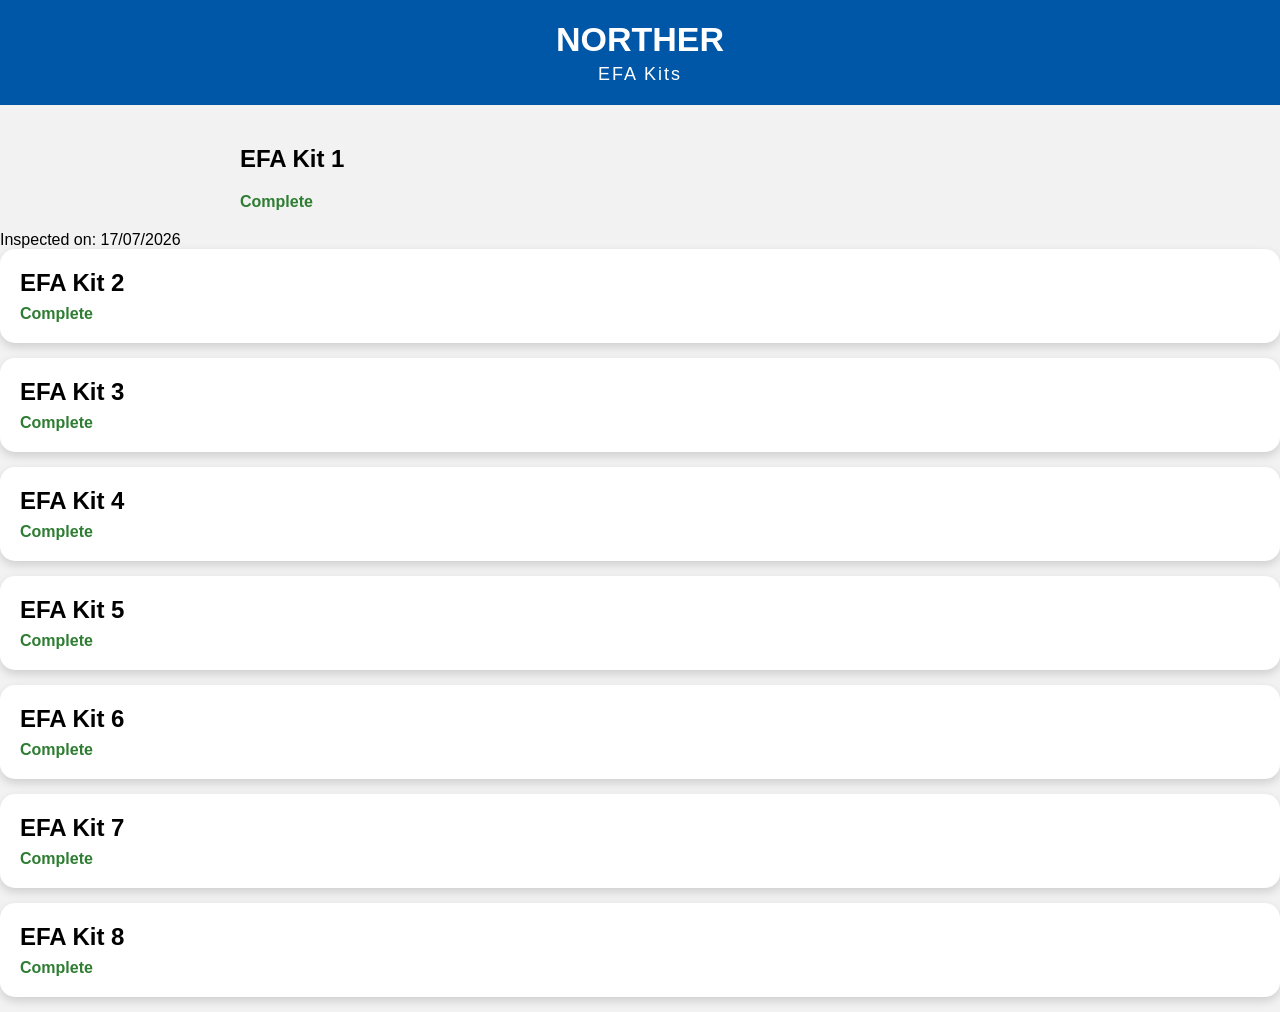
==== index.html @ dcef1bd1 "Enhance EFA Kit 1 with inspection date Updated EFA Kit 1 section to include inspection date." ====
<!DOCTYPE html>
<html lang="nl">
<head>
<meta charset="UTF-8">
<meta name="viewport" content="width=device-width, initial-scale=1.0">
<title>Norther EFA Kits</title>

<link rel="stylesheet" href="index.css">

</head>

<body>

<header>
<h1>NORTHER</h1>
<h2>EFA Kits</h2>
</header>

<div class="container">

<a    <div class="kit-top">
        <h2>EFA Kit 1</h2>
        <span class="complete">Complete</span>
    </div>

    <div class="inspection-date">
        Inspected on: 17/07/2026
    </div>
</a>

<a class="kit" href="#">
<h2>EFA Kit 2</h2>
<div class="complete"> Complete</div>
</a>

<a class="kit" href="#">
<h2>EFA Kit 3</h2>
<div class="complete"> Complete</div>
</a>

<a class="kit" href="#">
<h2>EFA Kit 4</h2>
<div class="complete"> Complete</div>
</a>

<a class="kit" href="#">
<h2>EFA Kit 5</h2>
<div class="complete"> Complete</div>
</a>

<a class="kit" href="#">
<h2>EFA Kit 6</h2>
<div class="complete"> Complete</div>
</a>

<a class="kit" href="#">
<h2>EFA Kit 7</h2>
<div class="complete"> Complete</div>
</a>

<a class="kit" href="#">
<h2>EFA Kit 8</h2>
<div class="complete"> Complete</div>
</a>

</div>

</body>
</html>
---- index.css ----
body{
    margin:0;
    font-family:Arial, Helvetica, sans-serif;
    background:#f2f2f2;
}

header{
    background:#0057A8;
    color:white;
    text-align:center;
    padding:20px;
}

header h1{
    margin:0;
    font-size:34px;
    font-weight:bold;
}

header h2{
    margin:5px 0 0 0;
    font-size:18px;
    font-weight:400;
    letter-spacing:2px;
}


.container{
    padding:20px;
    max-width:800px;
    margin:0 auto;
}



.kit{
    display:block;
    width:100%;
    box-sizing:border-box;

    background:#ffffff;
    border-radius:15px;
    padding:20px;
    margin-bottom:15px;

    text-decoration:none;
    color:#000;
    
    box-shadow:0px 4px 10px rgba(0,0,0,0.15);
    transition:transform 0.2s ease;
}



.kit:hover{
    transform:scale(1.02);
}

.kit h2{
    margin:0;
    font-size:24px;
}

.complete{
    margin-top:8px;
    color:#2e7d32;
    font-weight:bold;
}

.incomplete{
    margin-top:8px;
    color:#c62828;
    font-weight:bold;
}
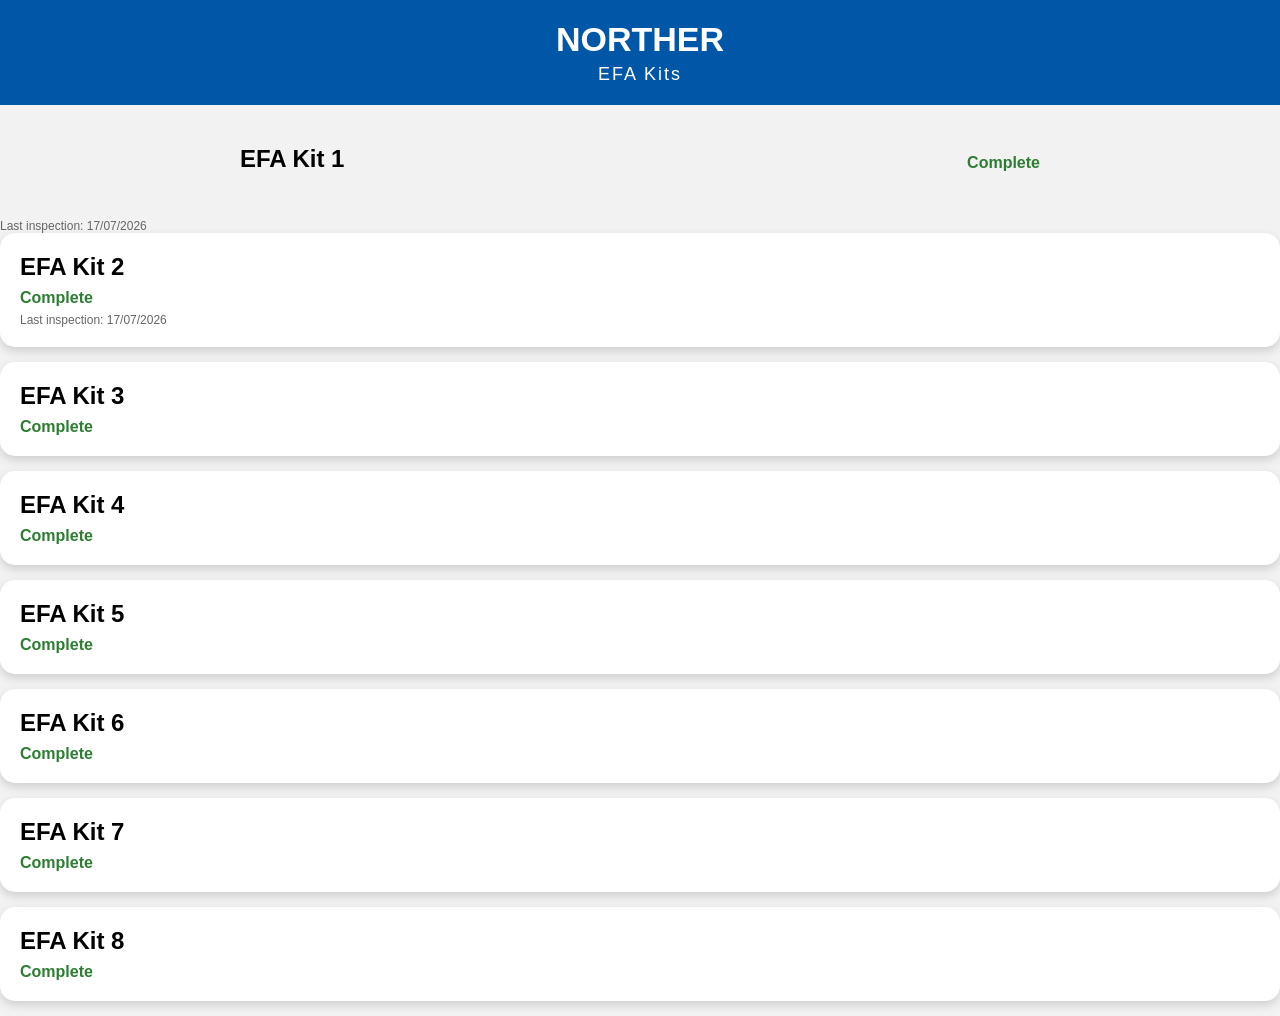
==== commit 1ff566e5: "Update inspection date label in index.html" ====
--- a/index.html
+++ b/index.html
@@ -24,13 +24,14 @@
     </div>
 
     <div class="inspection-date">
-        Inspected on: 17/07/2026
+        Last inspection: 17/07/2026
     </div>
 </a>
 
 <a class="kit" href="#">
 <h2>EFA Kit 2</h2>
 <div class="complete"> Complete</div>
+<div class="inspection-date"> Last inspection: 17/07/2026</div>
 </a>
 
 <a class="kit" href="#">
--- a/index.css
+++ b/index.css
@@ -56,6 +56,12 @@
     transform:scale(1.02);
 }
 
+.kit-top{
+    display:flex;
+    justify-content:space-between;
+    align-items:center;
+}
+
 .kit h2{
     margin:0;
     font-size:24px;
@@ -72,3 +78,9 @@
     color:#c62828;
     font-weight:bold;
 }
+
+.inspection-date{
+    margin-top:6px;
+    font-size:12px;
+    color:#666;
+}
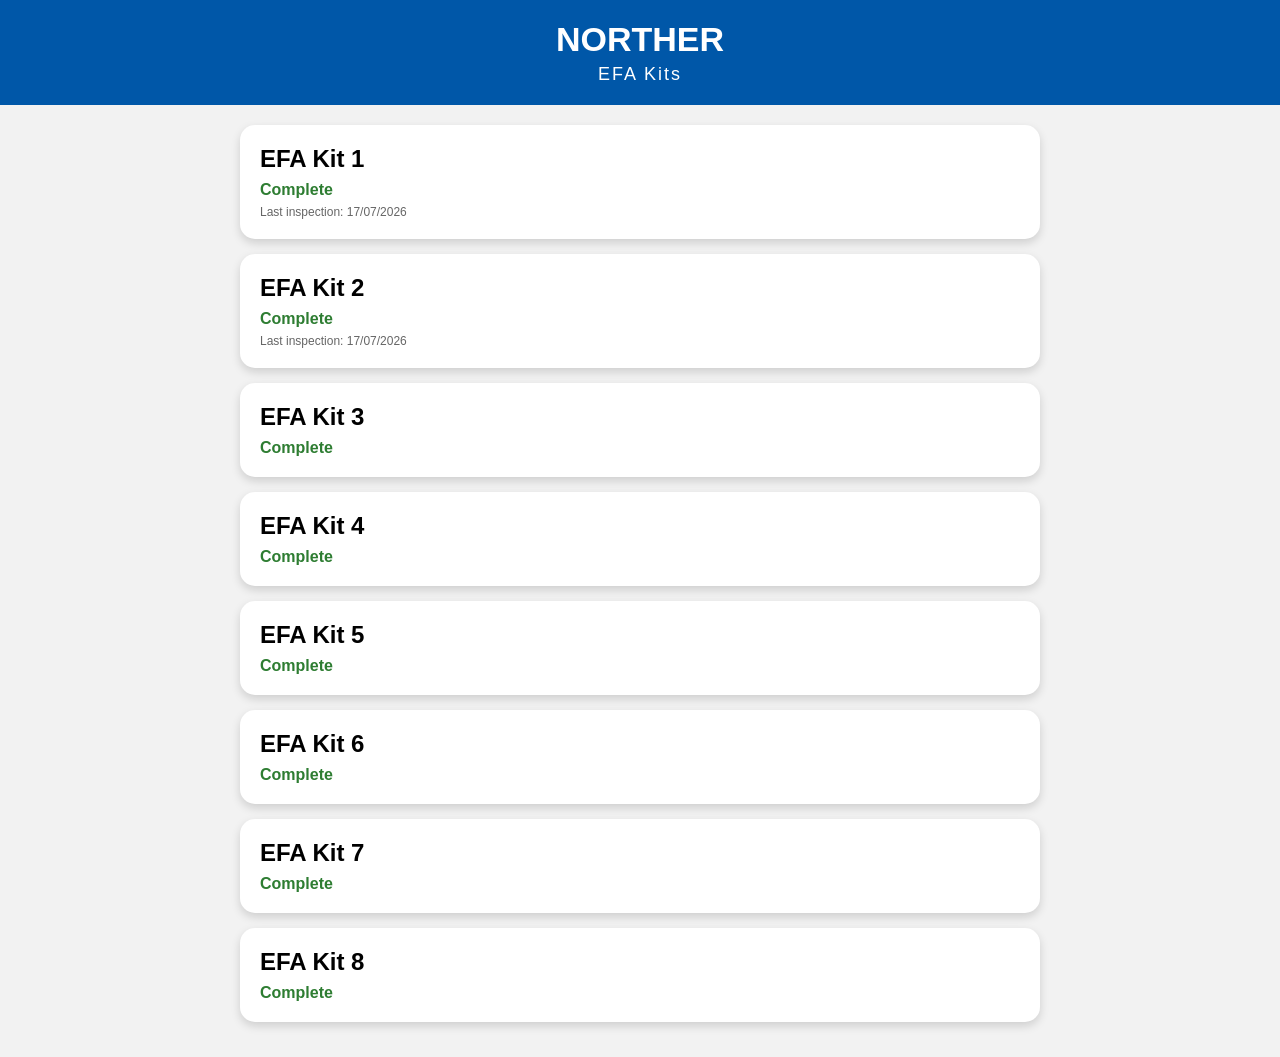
==== commit 24ef338e: "Refactor EFA Kit display structure in index.html" ====
--- a/index.html
+++ b/index.html
@@ -18,14 +18,10 @@
 
 <div class="container">
 
-<a    <div class="kit-top">
-        <h2>EFA Kit 1</h2>
-        <span class="complete">Complete</span>
-    </div>
-
-    <div class="inspection-date">
-        Last inspection: 17/07/2026
-    </div>
+<a class="kit" href="#">
+<h2>EFA Kit 1</h2>
+<div class="complete"> Complete</div>
+<div class="inspection-date"> Last inspection: 17/07/2026</div>
 </a>
 
 <a class="kit" href="#">
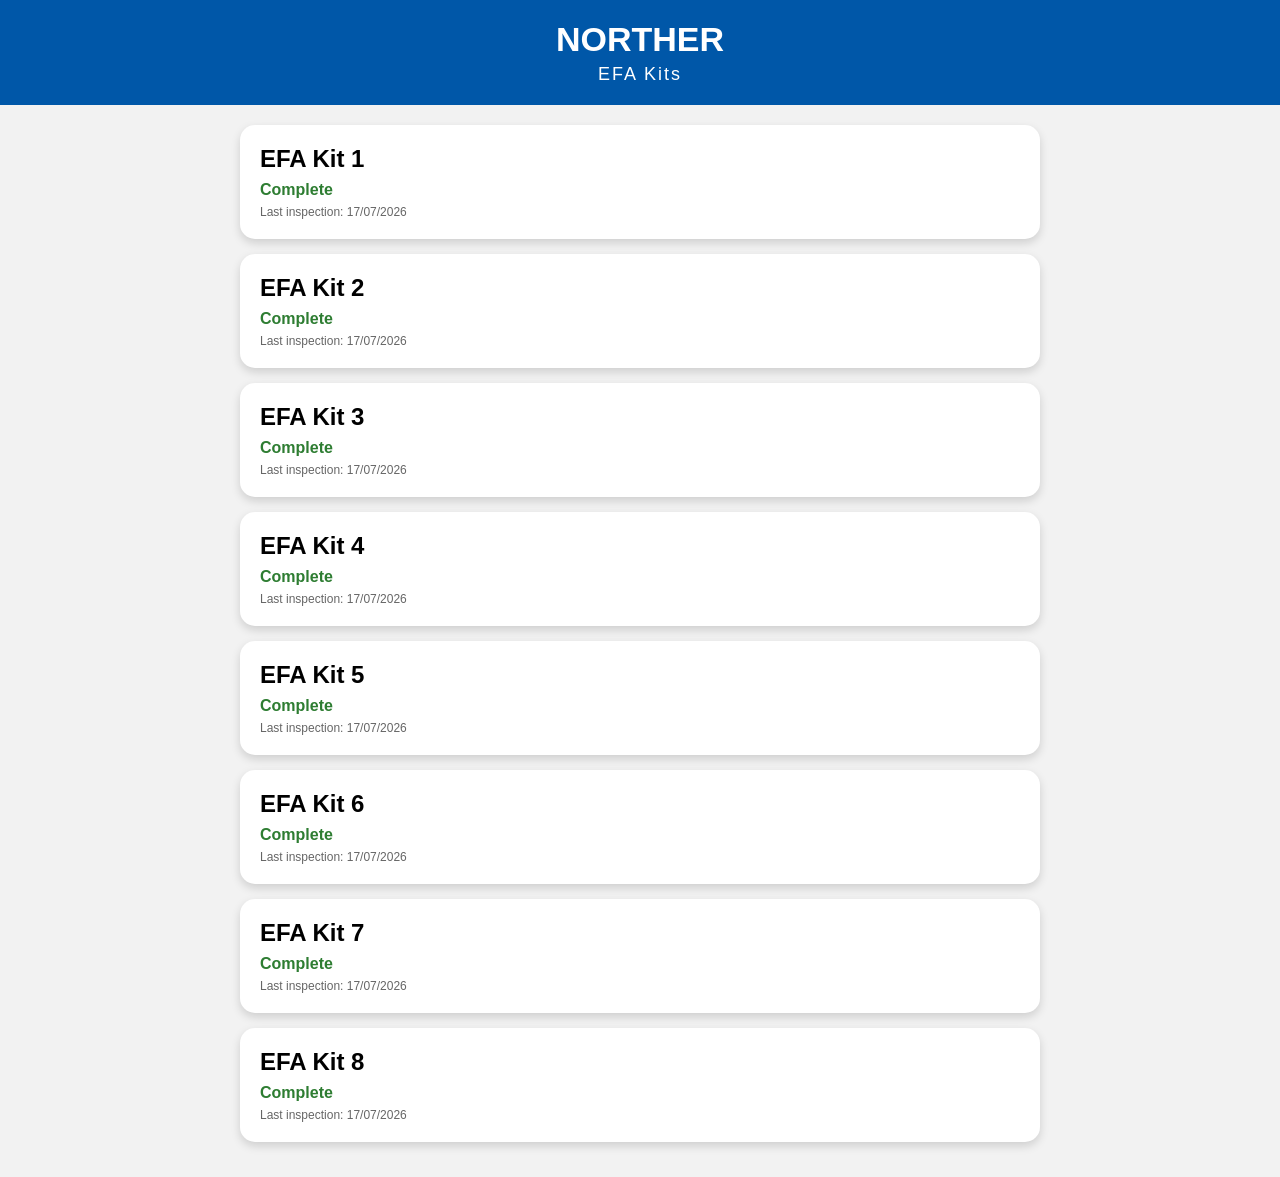
==== commit 710825e5: "Include last inspection date for EFA Kits Added inspection date for multiple EFA Kits." ====
--- a/index.html
+++ b/index.html
@@ -33,31 +33,37 @@
 <a class="kit" href="#">
 <h2>EFA Kit 3</h2>
 <div class="complete"> Complete</div>
+<div class="inspection-date"> Last inspection: 17/07/2026</div>
 </a>
 
 <a class="kit" href="#">
 <h2>EFA Kit 4</h2>
 <div class="complete"> Complete</div>
+<div class="inspection-date"> Last inspection: 17/07/2026</div>
 </a>
 
 <a class="kit" href="#">
 <h2>EFA Kit 5</h2>
 <div class="complete"> Complete</div>
+<div class="inspection-date"> Last inspection: 17/07/2026</div>
 </a>
 
 <a class="kit" href="#">
 <h2>EFA Kit 6</h2>
 <div class="complete"> Complete</div>
+<div class="inspection-date"> Last inspection: 17/07/2026</div>
 </a>
 
 <a class="kit" href="#">
 <h2>EFA Kit 7</h2>
 <div class="complete"> Complete</div>
+<div class="inspection-date"> Last inspection: 17/07/2026</div>
 </a>
 
 <a class="kit" href="#">
 <h2>EFA Kit 8</h2>
 <div class="complete"> Complete</div>
+<div class="inspection-date"> Last inspection: 17/07/2026</div>
 </a>
 
 </div>
--- a/index.css
+++ b/index.css
@@ -56,11 +56,6 @@
     transform:scale(1.02);
 }
 
-.kit-top{
-    display:flex;
-    justify-content:space-between;
-    align-items:center;
-}
 
 .kit h2{
     margin:0;
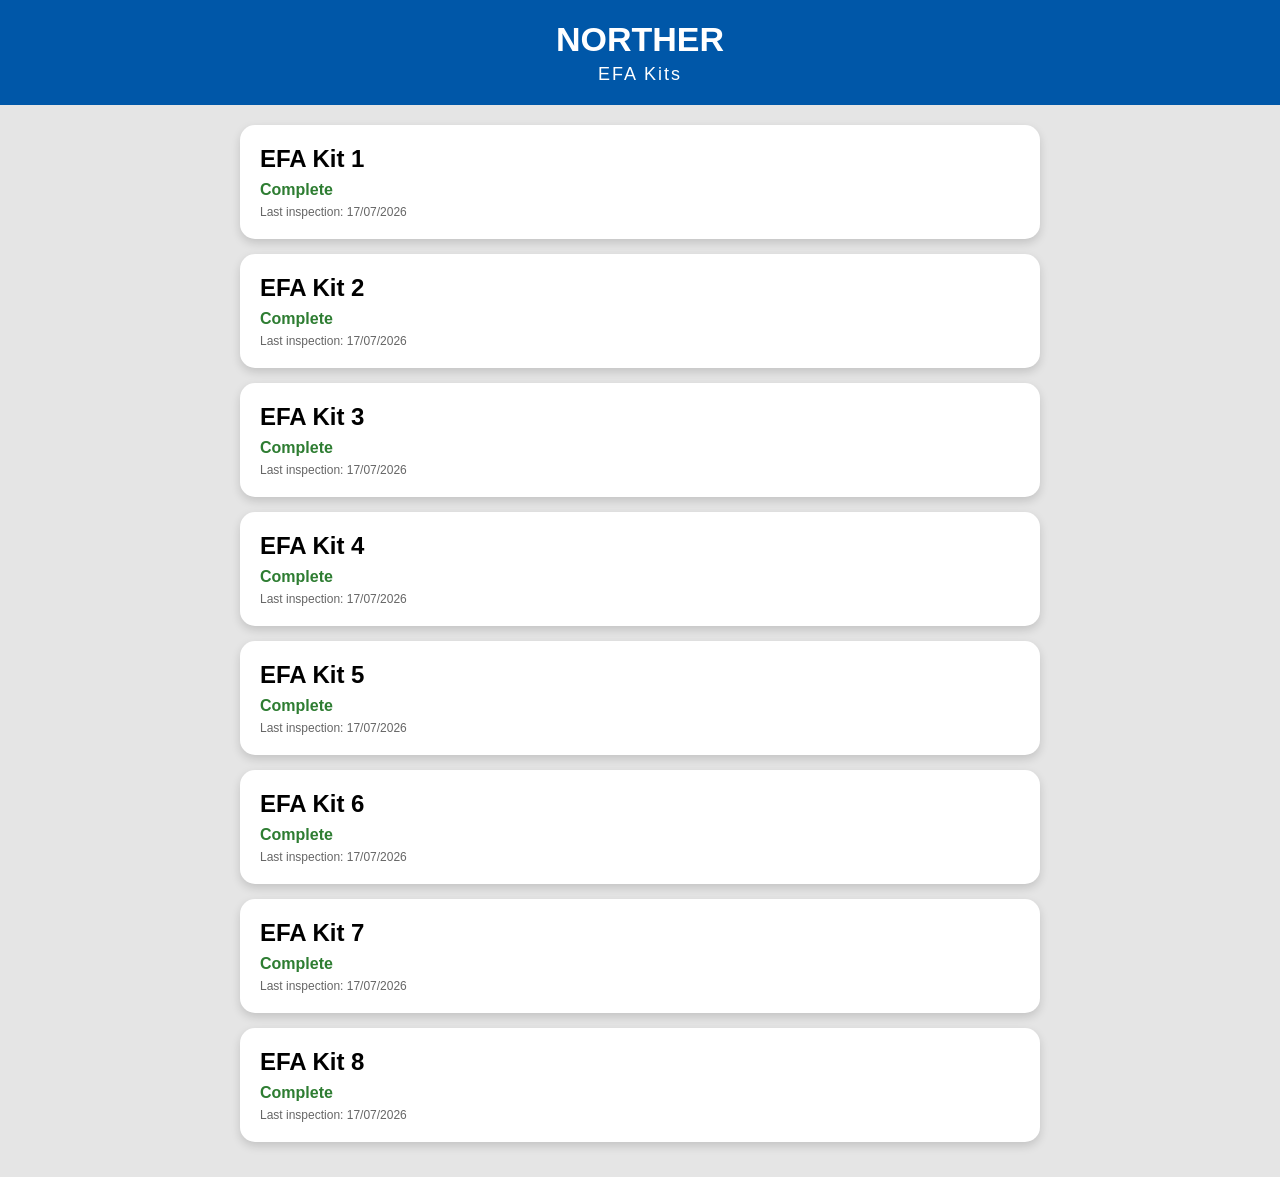
==== commit 2a92c791: "Update link for EFA Kit 1 in index.html" ====
--- a/index.html
+++ b/index.html
@@ -18,7 +18,8 @@
 
 <div class="container">
 
-<a class="kit" href="#">
+
+<a class="kit" href="kit-1.html">
 <h2>EFA Kit 1</h2>
 <div class="complete"> Complete</div>
 <div class="inspection-date"> Last inspection: 17/07/2026</div>
--- a/index.css
+++ b/index.css
@@ -3,7 +3,56 @@
     font-family:Arial, Helvetica, sans-serif;
     background:#f2f2f2;
 }
+body {
+    margin: 0;
+    font-family: Arial, sans-serif;
+    background: #e5e5e5;
+}
 
+header {
+    background: #0057a8;
+    color: white;
+    text-align: center;
+    padding: 20px;
+}
+
+header h1 {
+    margin: 0;
+    font-size: 3rem;
+}
+
+header h2 {
+    margin-top: 5px;
+    font-weight: normal;
+}
+
+.container {
+    max-width: 800px;
+    margin: 20px auto;
+    padding: 0 20px;
+}
+
+.card {
+    display: block;
+    background: #f2f2f2;
+    margin-bottom: 20px;
+    padding: 25px;
+    border-radius: 18px;
+    text-decoration: none;
+    color: black;
+    box-shadow: 0 3px 10px rgba(0,0,0,0.15);
+    transition: 0.2s;
+}
+
+.card:hover {
+    transform: translateY(-2px);
+    box-shadow: 0 5px 15px rgba(0,0,0,0.2);
+}
+
+.card h2 {
+    margin: 0;
+    font-size: 2rem;
+}
 header{
     background:#0057A8;
     color:white;
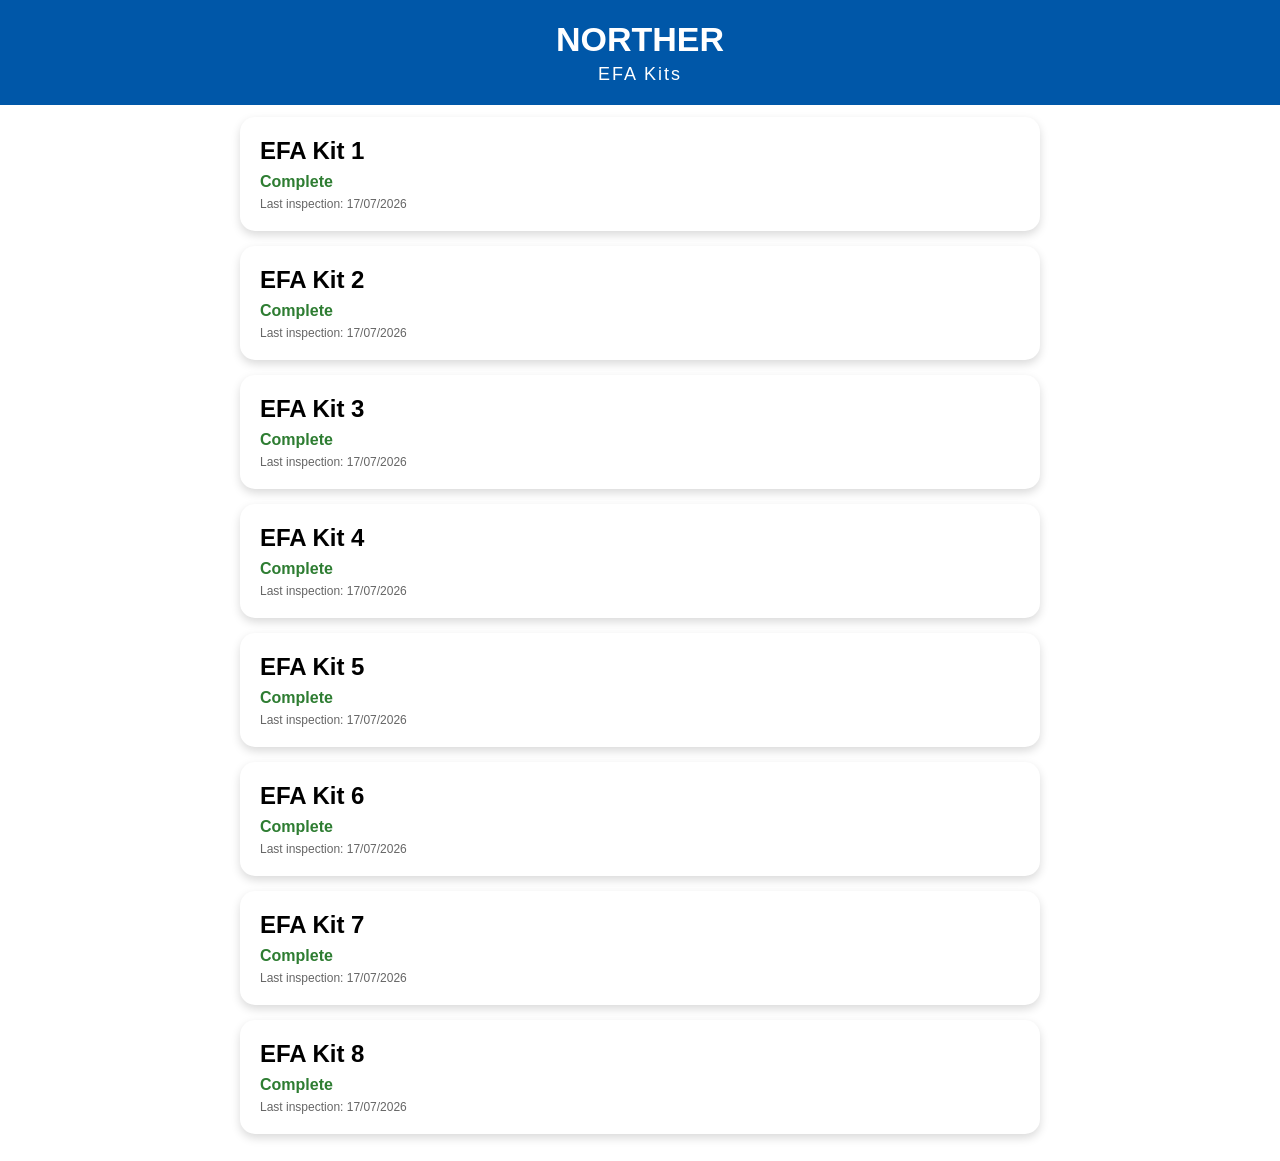
==== commit f373b88c: "Efficientie toevoegen" ====
--- a/index.html
+++ b/index.html
@@ -19,49 +19,49 @@
 <div class="container">
 
 
-<a class="kit" href="kit-1.html">
+<a class="kit" href="kit.html?kit=1">
 <h2>EFA Kit 1</h2>
 <div class="complete"> Complete</div>
 <div class="inspection-date"> Last inspection: 17/07/2026</div>
 </a>
 
-<a class="kit" href="#">
+<a class="kit" href="kit.html?kit=2">
 <h2>EFA Kit 2</h2>
 <div class="complete"> Complete</div>
 <div class="inspection-date"> Last inspection: 17/07/2026</div>
 </a>
 
-<a class="kit" href="#">
+<a class="kit" href="kit.html?kit=3">
 <h2>EFA Kit 3</h2>
 <div class="complete"> Complete</div>
 <div class="inspection-date"> Last inspection: 17/07/2026</div>
 </a>
 
-<a class="kit" href="#">
+<a class="kit" href="kit.html?kit=4">
 <h2>EFA Kit 4</h2>
 <div class="complete"> Complete</div>
 <div class="inspection-date"> Last inspection: 17/07/2026</div>
 </a>
 
-<a class="kit" href="#">
+<a class="kit" href="kit.html?kit=5">
 <h2>EFA Kit 5</h2>
 <div class="complete"> Complete</div>
 <div class="inspection-date"> Last inspection: 17/07/2026</div>
 </a>
 
-<a class="kit" href="#">
+<a class="kit" href="kit.html?kit=6">
 <h2>EFA Kit 6</h2>
 <div class="complete"> Complete</div>
 <div class="inspection-date"> Last inspection: 17/07/2026</div>
 </a>
 
-<a class="kit" href="#">
+<a class="kit" href="kit.html?kit=7">
 <h2>EFA Kit 7</h2>
 <div class="complete"> Complete</div>
 <div class="inspection-date"> Last inspection: 17/07/2026</div>
 </a>
 
-<a class="kit" href="#">
+<a class="kit" href="kit.html?kit=8">
 <h2>EFA Kit 8</h2>
 <div class="complete"> Complete</div>
 <div class="inspection-date"> Last inspection: 17/07/2026</div>
--- a/index.css
+++ b/index.css
@@ -1,12 +1,9 @@
-body{
-    margin:0;
-    font-family:Arial, Helvetica, sans-serif;
-    background:#f2f2f2;
-}
+
+
 body {
     margin: 0;
     font-family: Arial, sans-serif;
-    background: #e5e5e5;
+    background: #ffffff;
 }
 
 header {
@@ -99,7 +96,213 @@
     transition:transform 0.2s ease;
 }
 
-
+    body {
+      margin: 0;
+      font-family: Arial, sans-serif;
+      background: white;
+    }
+
+    .container {
+      padding: 12px;
+    }
+
+
+    table {
+      width: 100%;
+      border-collapse: collapse;
+      background: #fff;
+    }
+
+    th, td {
+      padding: 8px;
+      border-bottom: 1px solid #ddd;
+      font-size: 14px;
+    }
+
+    th {
+      background: #f7f7f7;
+      text-align: center;
+      font-weight: bold;
+      vertical-align: middle;
+    }
+
+    .item-row {
+      transition: all 0.3s ease;
+    }
+
+    .item-row.checked {
+      background-color: #f0fdf4;
+      border-left: 4px solid #22c55e;
+    }
+
+    .item-row.expired {
+      background-color: #fef2f2;
+      border-left: 4px solid #ef4444;
+    }
+
+    .qty-cell {
+      text-align: left;
+      vertical-align: middle;
+    }
+
+    .qty-check-wrap {
+      display: inline-flex;
+      align-items: center;
+      gap: 10px;
+      margin-left: 10px;
+    }
+
+    .qty-check-wrap input[type="checkbox"] {
+      transform: scale(1.4);
+      cursor: pointer;
+    }
+
+    .remark-btn {
+      background: none;
+      border: 1px solid #bbb;
+      border-radius: 6px;
+      padding: 2px 7px;
+      font-size: 15px;
+      cursor: pointer;
+      color: #555;
+      transition: background 0.15s, border-color 0.15s;
+      vertical-align: middle;
+    }
+
+    .remark-btn:hover {
+      background: #e8f0fb;
+      border-color: #0057a8;
+    }
+
+    .remark-btn.has-remark {
+      border-color: #0057a8;
+      color: #0057a8;
+      background: #e8f0fb;
+    }
+
+    /* Modal */
+    .modal-overlay {
+      position: fixed;
+      inset: 0;
+      background: rgba(0,0,0,0.45);
+      display: flex;
+      align-items: center;
+      justify-content: center;
+      z-index: 1000;
+    }
+
+    .modal-box {
+      background: #fff;
+      border-radius: 14px;
+      padding: 24px;
+      width: 90%;
+      max-width: 400px;
+      box-shadow: 0 8px 30px rgba(0,0,0,0.2);
+    }
+
+    .modal-box h3 {
+      margin: 0 0 14px;
+      font-size: 17px;
+      color: #0057a8;
+    }
+
+    .modal-box textarea {
+      width: 100%;
+      box-sizing: border-box;
+      padding: 10px;
+      font-size: 14px;
+      border: 1px solid #ccc;
+      border-radius: 8px;
+      resize: vertical;
+      min-height: 90px;
+      font-family: Arial, sans-serif;
+    }
+
+    .modal-buttons {
+      display: flex;
+      justify-content: flex-end;
+      gap: 10px;
+      margin-top: 14px;
+    }
+
+    .modal-buttons button {
+      padding: 8px 18px;
+      border: none;
+      border-radius: 7px;
+      font-size: 14px;
+      cursor: pointer;
+    }
+
+    .modal-buttons .btn-save {
+      background: #0057a8;
+      color: #fff;
+    }
+
+    .modal-buttons .btn-save:hover {
+      background: #003d7a;
+    }
+
+    .modal-buttons .btn-cancel {
+      background: #e5e5e5;
+      color: #333;
+    }
+
+    .modal-buttons .btn-cancel:hover {
+      background: #ccc;
+    }
+
+    .location-cell {
+      font-weight: bold;
+      color: #333;
+      width: 50px;
+      text-align: center;
+    }
+
+    .location-line {
+      display: block;
+      line-height: 1.4;
+    }
+
+    .name-cell {
+      font-size: 20px;
+      font-weight: 600;
+      text-align: left;
+    }
+
+    .expiry-cell {
+      text-align: left;
+    }
+
+    .expiry-label {
+      display: inline;
+      white-space: nowrap;
+      margin-right: 1px;
+    }
+
+    .expiry-input {
+      padding: 4px 8px;
+      font-size: 14px;
+      border: 1px solid #1e73be;
+      border-radius: 4px;
+      width: 130px;
+    }
+
+    .expiry-input.expired {
+      border-color: #ef4444;
+      background-color: #fef2f2;
+      color: #991b1b;
+    }
+
+    .expiry-input.valid {
+      border-color: #22c55e;
+      background-color: #f0fdf4;
+    }
+
+    @media (max-width: 480px) {
+      th, td {
+        font-size: 13px;
+      }
+    }
 
 .kit:hover{
     transform:scale(1.02);
@@ -128,3 +331,153 @@
     font-size:12px;
     color:#666;
 }
+.card{
+    background:white;
+    border-radius:15px;
+    padding:25px;
+    box-shadow:0 4px 10px rgba(0,0,0,0.15);
+    max-width:950px;
+    margin:auto;
+}.inventory-item{
+    background:white;
+    border-radius:15px;
+    padding:15px;
+    margin-bottom:15px;
+    box-shadow:0 3px 8px rgba(0,0,0,.1);
+}
+
+.item-header{
+    display:flex;
+    align-items:center;
+    gap:15px;
+    margin-bottom:10px;
+}
+
+.present{
+    width:24px;
+    height:24px;
+}
+
+.item-checkbox {
+    transform: scale(2);
+    cursor: pointer;
+}
+
+.item-check {
+    text-align: center;
+    vertical-align: middle;
+}
+.item-name{
+    color:#0057A8;
+    font-size:20px;
+    font-weight:bold;
+}
+
+.item-info{
+    display:flex;
+    gap:25px;
+    flex-wrap:wrap;
+    margin-bottom:10px;
+    color:#555;
+}
+
+.expiry-row{
+    display:flex;
+    align-items:center;
+    gap:10px;
+}
+
+.expiry-row input{
+    padding:8px;
+}
+
+.first-aid-kit {
+    display: block !important;
+    padding: 20px !important;
+}
+
+.kit-content {
+    display: flex;
+    align-items: center;
+    justify-content: space-between;
+    gap: 20px;
+    width: 100%;
+}
+
+.kit-content h2 {
+    margin: 0;
+    flex: 1;
+}
+
+.kit-image-small {
+    width: 80px;
+    height: 80px;
+    object-fit: contain;
+    flex-shrink: 0;
+}
+
+/* Knoppen toevoegen */
+
+.action-buttons {
+  width: min(100%, 720px);
+  margin: 24px auto 12px;
+  display: grid;
+  gap: 10px;
+}
+
+.action-btn {
+  width: 100%;
+  margin: 5px 0px;
+  padding: 20px 24px;
+  border: 2px solid #0057A8;
+  border-radius: 16px;
+  background: #005b9c; 
+  color: #fff;
+  font-size: 19px;
+  font-weight: bold;
+  cursor: pointer;
+  transition: background 0.2s ease, transform 0.2s ease;
+}
+
+.action-btn:hover {
+  background: #005b9c;
+  transform: translateY(-1px);
+}
+
+.layout-modal-box {
+  width: min(94vw, 1000px);
+  max-height: 90vh;
+  padding: 16px;
+  overflow: auto;
+}
+
+.layout-modal-header {
+  display: flex;
+  justify-content: space-between;
+  align-items: center;
+  gap: 16px;
+  margin-bottom: 12px;
+}
+
+.layout-modal-header h3 {
+  margin: 0;
+  color: #0079c8;
+}
+
+.layout-close {
+  border: 0;
+  background: transparent;
+  color: #333;
+  font-size: 28px;
+  line-height: 1;
+  cursor: pointer;
+}
+
+.layout-image {
+  display: block;
+  width: 100%;
+  height: auto;
+  max-height: calc(85vh - 80px);
+  object-fit: contain;
+  border-radius: 6px;
+}
